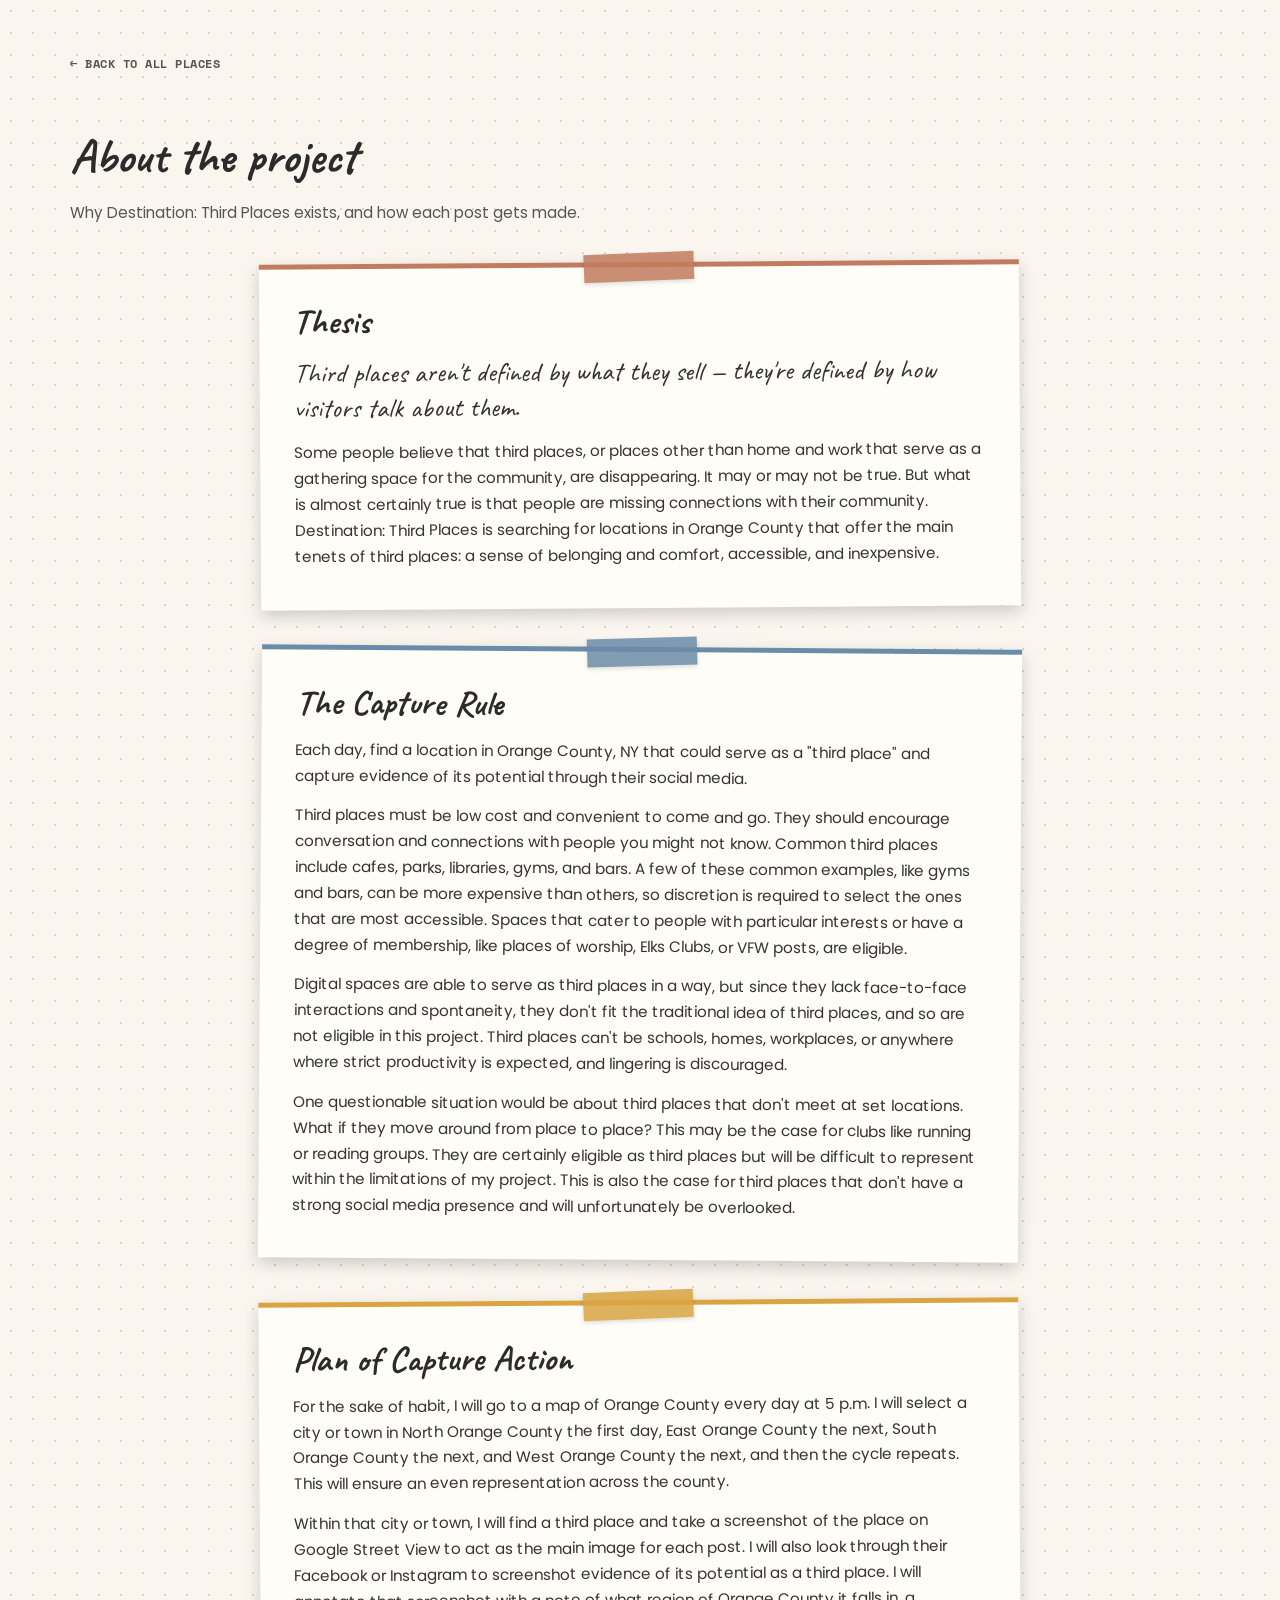
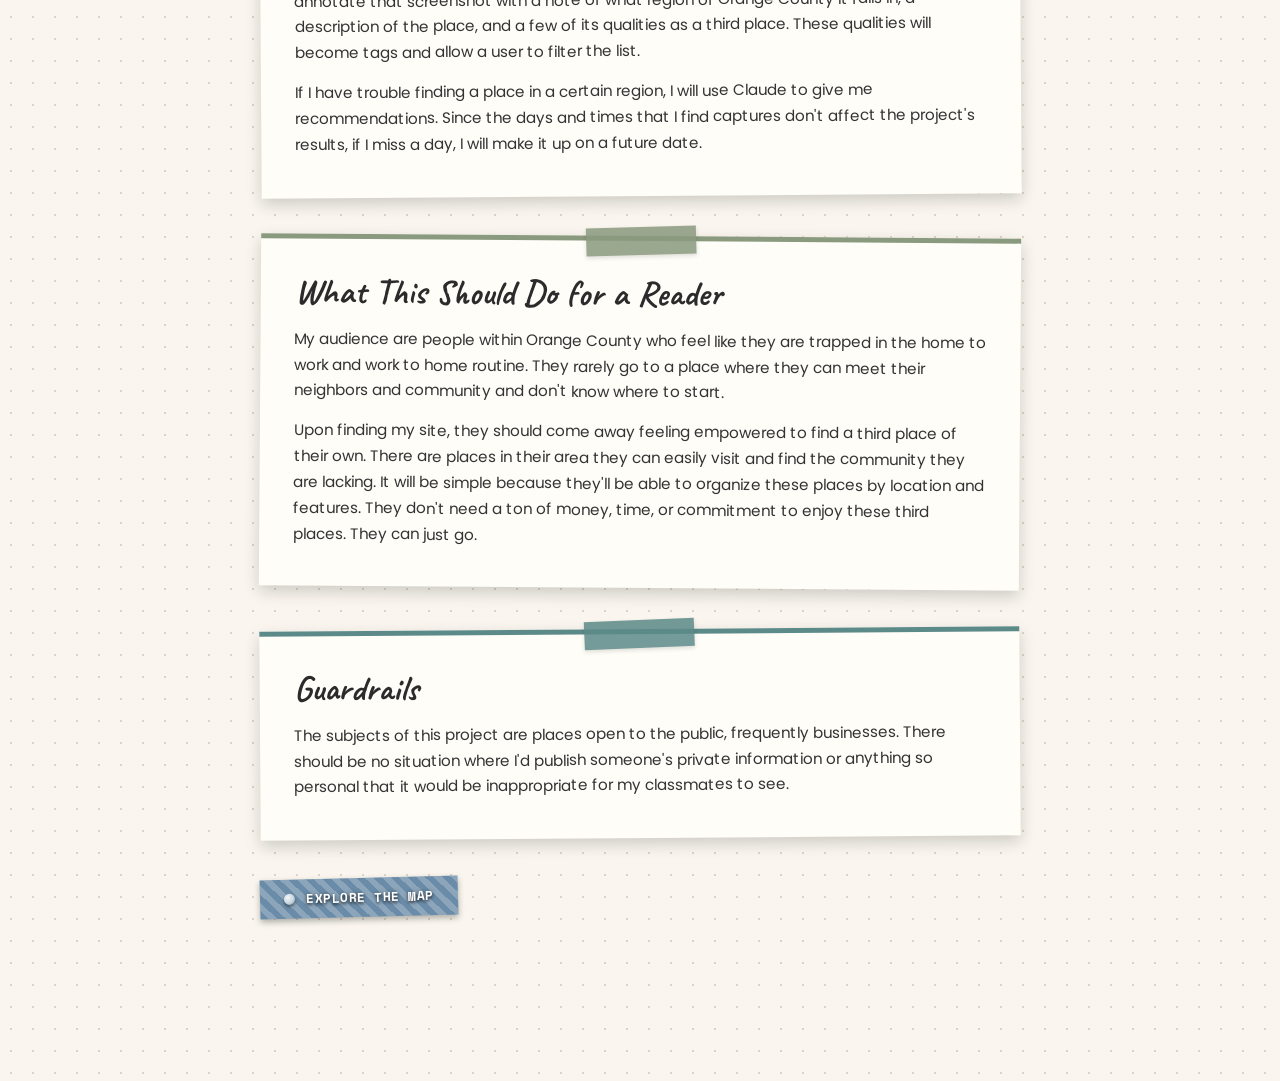
==== about.html @ 9e9217a1 "Create about.html" ====
<!DOCTYPE html>
<html lang="en">
<head>
<meta charset="UTF-8">
<meta name="viewport" content="width=device-width, initial-scale=1">
<title>About the project | Destination: Third Places</title>
<link rel="stylesheet" href="site.css">
<style>
  .about-section {
    position: relative;
    max-width: 760px;
    margin: 0 auto 40px;
    padding: 34px 34px 26px;
    background: #fffdf8;
    box-shadow: 0 6px 16px rgba(0, 0, 0, 0.18);
  }
  .about-section:nth-of-type(odd)  { transform: rotate(-0.4deg); }
  .about-section:nth-of-type(even) { transform: rotate(0.4deg); }

  .about-section .tape {
    position: absolute;
    top: -14px;
    left: 50%;
    width: 110px;
    height: 28px;
    margin-left: -55px;
    transform: rotate(-2deg);
  }

  .about-section h2 {
    margin: 0 0 14px;
    font-family: 'Caveat', cursive;
    font-size: 2.2rem;
    line-height: 1.1;
    color: #2b2b2b;
  }

  .about-section p {
    margin: 0 0 14px;
    font-size: 0.95rem;
    line-height: 1.7;
    color: #333;
  }

  .about-section p.pull {
    font-family: 'Caveat', cursive;
    font-size: 1.7rem;
    line-height: 1.3;
  }

  .about-section:nth-of-type(1) { border-top: 5px solid #c17b5e; }
  .about-section:nth-of-type(2) { border-top: 5px solid #6b8ca8; }
  .about-section:nth-of-type(3) { border-top: 5px solid #d9a441; }
  .about-section:nth-of-type(4) { border-top: 5px solid #8a9a7e; }
  .about-section:nth-of-type(5) { border-top: 5px solid #5c8a89; }

  .about-links {
    max-width: 760px;
    margin: 0 auto 30px;
  }

  @media (max-width: 600px) {
    .about-section { padding: 28px 20px 18px; }
  }
</style>
</head>
<body>

<a class="back-link" href="index.html">&larr; Back to all places</a>

<h1>About the project</h1>
<p class="subtitle">Why Destination: Third Places exists, and how each post gets made.</p>

<div class="about-section">
  <div class="tape"></div>
  <h2>Thesis</h2>
  <p class="pull">Third places aren't defined by what they sell &mdash; they're defined by how visitors talk about them.</p>
  <p>Some people believe that third places, or places other than home and work that serve as a gathering space for the community, are disappearing. It may or may not be true. But what is almost certainly true is that people are missing connections with their community. Destination: Third Places is searching for locations in Orange County that offer the main tenets of third places: a sense of belonging and comfort, accessible, and inexpensive.</p>
</div>

<div class="about-section">
  <div class="tape"></div>
  <h2>The Capture Rule</h2>
  <p>Each day, find a location in Orange County, NY that could serve as a "third place" and capture evidence of its potential through their social media.</p>
  <p>Third places must be low cost and convenient to come and go. They should encourage conversation and connections with people you might not know. Common third places include cafes, parks, libraries, gyms, and bars. A few of these common examples, like gyms and bars, can be more expensive than others, so discretion is required to select the ones that are most accessible. Spaces that cater to people with particular interests or have a degree of membership, like places of worship, Elks Clubs, or VFW posts, are eligible.</p>
  <p>Digital spaces are able to serve as third places in a way, but since they lack face-to-face interactions and spontaneity, they don't fit the traditional idea of third places, and so are not eligible in this project. Third places can't be schools, homes, workplaces, or anywhere where strict productivity is expected, and lingering is discouraged.</p>
  <p>One questionable situation would be about third places that don't meet at set locations. What if they move around from place to place? This may be the case for clubs like running or reading groups. They are certainly eligible as third places but will be difficult to represent within the limitations of my project. This is also the case for third places that don't have a strong social media presence and will unfortunately be overlooked.</p>
</div>

<div class="about-section">
  <div class="tape"></div>
  <h2>Plan of Capture Action</h2>
  <p>For the sake of habit, I will go to a map of Orange County every day at 5 p.m. I will select a city or town in North Orange County the first day, East Orange County the next, South Orange County the next, and West Orange County the next, and then the cycle repeats. This will ensure an even representation across the county.</p>
  <p>Within that city or town, I will find a third place and take a screenshot of the place on Google Street View to act as the main image for each post. I will also look through their Facebook or Instagram to screenshot evidence of its potential as a third place. I will annotate that screenshot with a note of what region of Orange County it falls in, a description of the place, and a few of its qualities as a third place. These qualities will become tags and allow a user to filter the list.</p>
  <p>If I have trouble finding a place in a certain region, I will use Claude to give me recommendations. Since the days and times that I find captures don't affect the project's results, if I miss a day, I will make it up on a future date.</p>
</div>

<div class="about-section">
  <div class="tape"></div>
  <h2>What This Should Do for a Reader</h2>
  <p>My audience are people within Orange County who feel like they are trapped in the home to work and work to home routine. They rarely go to a place where they can meet their neighbors and community and don't know where to start.</p>
  <p>Upon finding my site, they should come away feeling empowered to find a third place of their own. There are places in their area they can easily visit and find the community they are lacking. It will be simple because they'll be able to organize these places by location and features. They don't need a ton of money, time, or commitment to enjoy these third places. They can just go.</p>
</div>

<div class="about-section">
  <div class="tape"></div>
  <h2>Guardrails</h2>
  <p>The subjects of this project are places open to the public, frequently businesses. There should be no situation where I'd publish someone's private information or anything so personal that it would be inappropriate for my classmates to see.</p>
</div>

<div class="about-links">
  <a class="map-link" href="map.html">Explore the map</a>
</div>

<script>
  // Give each section's tape the same look as the tape on the main page.
  // (The .tape style is shared from site.css; this just varies the color.)
  var tapeColors = ['#c17b5e', '#6b8ca8', '#d9a441', '#8a9a7e', '#5c8a89'];
  document.querySelectorAll('.about-section .tape').forEach(function (tape, i) {
    tape.style.backgroundColor = tapeColors[i % tapeColors.length];
    tape.style.opacity = '0.85';
  });
</script>

</body>
</html>
---- site.css ----
/* site.css: styles for index.html and map.html */

@import url('https://fonts.googleapis.com/css2?family=Caveat:wght@600;700&family=Poppins:wght@400;500&family=Space+Mono:wght@400;700&display=swap');

* {
  box-sizing: border-box;
}

body {
  font-family: 'Poppins', sans-serif;
  background-color: #faf6ef;
  background-image: radial-gradient(#dcd5c7 1px, transparent 1px);
  background-size: 22px 22px;
  color: #3a3a3a;
  max-width: 1200px;
  margin: 0 auto;
  padding: 50px 30px 100px;
}

h1 {
  font-family: 'Caveat', cursive;
  font-weight: 700;
  font-size: 3rem;
  color: #2b2b2b;
  margin-bottom: 6px;
}

.subtitle {
  font-size: 0.95rem;
  line-height: 1.6;
  max-width: 640px;
  color: #555;
  margin-bottom: 36px;
}

/* ---------------------------------------------------------------- */
/* Filter bar                                                        */
/* ---------------------------------------------------------------- */

.filter-bar {
  display: flex;
  flex-wrap: wrap;
  gap: 16px;
  margin-bottom: 50px;
  align-items: center;
}

.filter-label {
  font-family: 'Space Mono', monospace;
  font-size: 0.75rem;
  text-transform: uppercase;
  letter-spacing: 0.5px;
  color: #888;
  margin-right: 4px;
}

.filter-tag {
  cursor: pointer;
  font-family: 'Space Mono', monospace;
  font-size: 0.75rem;
  font-weight: 700;
  text-transform: uppercase;
  letter-spacing: 0.5px;
  padding: 7px 16px;
  border: none;
  border-radius: 2px;
  box-shadow: 0 3px 6px rgba(0, 0, 0, 0.15);
  opacity: 0.8;
  transition: transform 0.15s ease, box-shadow 0.15s ease, opacity 0.15s ease;
}

.filter-tag:hover {
  opacity: 1;
  transform: translateY(-2px);
}

.filter-tag.active {
  opacity: 1;
  outline: 2px solid #2b2b2b;
  outline-offset: 2px;
  transform: translateY(-2px);
  box-shadow: 0 5px 10px rgba(0, 0, 0, 0.2);
}

/* ---------------------------------------------------------------- */
/* Entry grid + polaroid cards                                       */
/* ---------------------------------------------------------------- */

.grid {
  display: grid;
  grid-template-columns: repeat(3, 1fr);
  gap: 70px 40px;
}

@media (max-width: 900px) {
  .grid {
    grid-template-columns: repeat(2, 1fr);
  }
}

@media (max-width: 600px) {
  .grid {
    grid-template-columns: 1fr;
  }
}

.entry {
  cursor: pointer;
}

.entry.hidden {
  display: none;
}

/* Accent color cycles every 6 entries */
.entry:nth-child(6n+1) { --accent: #c17b5e; }
.entry:nth-child(6n+2) { --accent: #6b8ca8; }
.entry:nth-child(6n+3) { --accent: #d9a441; }
.entry:nth-child(6n+4) { --accent: #8a9a7e; }
.entry:nth-child(6n+5) { --accent: #c98b7f; }
.entry:nth-child(6n+6) { --accent: #5c8a89; }

/* Alternating tilt */
.entry:nth-child(odd) .polaroid { --rot: -3deg; }
.entry:nth-child(even) .polaroid { --rot: 2.5deg; }

.polaroid {
  position: relative;
  background: #fff;
  padding: 12px 12px 34px;
  box-shadow: 0 10px 22px rgba(0, 0, 0, 0.15);
  transform: rotate(var(--rot, -2deg));
  transition: transform 0.2s ease, box-shadow 0.2s ease;
}

.entry:hover .polaroid {
  transform: rotate(0deg) scale(1.03);
  box-shadow: 0 14px 28px rgba(0, 0, 0, 0.2);
}

.tape {
  position: absolute;
  top: -12px;
  left: 50%;
  transform: translateX(-50%) rotate(-4deg);
  width: 64px;
  height: 22px;
  background: var(--accent);
  opacity: 0.85;
  box-shadow: 0 2px 4px rgba(0, 0, 0, 0.15);
}

.frame {
  width: 100%;
  background: var(--accent);
  display: flex;
  align-items: center;
  justify-content: center;
  overflow: hidden;
  min-height: 160px;
}

.frame img {
  width: 100%;
  display: block;
}

/* Tape tags, bottom-right corner of the photo */
.tag-corner {
  position: absolute;
  bottom: 30px;
  right: -10px;
  display: flex;
  flex-direction: column-reverse;
  align-items: flex-end;
  gap: 6px;
  z-index: 5;
}

.tag-strip {
  padding: 5px 12px;
  font-family: 'Space Mono', monospace;
  font-size: 0.68rem;
  font-weight: 700;
  letter-spacing: 0.4px;
  text-transform: uppercase;
  white-space: nowrap;
  border-radius: 1px;
  box-shadow: 0 3px 6px rgba(0, 0, 0, 0.35);
}

/* ---------------------------------------------------------------- */
/* Caption text                                                      */
/* ---------------------------------------------------------------- */

.caption {
  margin-top: 16px;
}

.entry-title {
  font-family: 'Caveat', cursive;
  font-weight: 700;
  font-size: 1.6rem;
  color: #2b2b2b;
  margin-bottom: 2px;
}

.entry-location {
  font-family: 'Space Mono', monospace;
  font-size: 0.7rem;
  font-weight: 700;
  letter-spacing: 0.5px;
  text-transform: uppercase;
  color: var(--accent);
  margin-bottom: 6px;
}

.entry-text {
  font-size: 0.85rem;
  line-height: 1.5;
  color: #555;
}

.entry-hint {
  font-family: 'Space Mono', monospace;
  font-size: 0.7rem;
  font-weight: 700;
  letter-spacing: 0.5px;
  text-transform: uppercase;
  color: var(--accent);
  margin-top: 8px;
}

/* Hidden data-source containers: their content is read by JS and
   rendered elsewhere (tag corner, popup gallery, popup quotes), so
   none of these three show up directly on the main grid. */
.tags { display: none; }
.gallery { display: none; }
.quotes { display: none; }

/* ---------------------------------------------------------------- */
/* "Explore the map" link (main page)                                 */
/* ---------------------------------------------------------------- */

.map-link {
  display: inline-block;
  margin-bottom: 34px;
  padding: 10px 24px;
  font-family: 'Space Mono', monospace;
  font-size: 0.8rem;
  font-weight: 700;
  letter-spacing: 0.5px;
  text-transform: uppercase;
  text-decoration: none;
  color: #fff;
  background-color: #6b8ca8;
  background-image: repeating-linear-gradient(45deg, transparent, transparent 6px, rgba(255, 255, 255, 0.22) 6px, rgba(255, 255, 255, 0.22) 12px);
  text-shadow: 0 2px 3px rgba(0, 0, 0, 0.6), 0 0 4px rgba(0, 0, 0, 0.4);
  box-shadow: 0 3px 6px rgba(0, 0, 0, 0.3);
  transform: rotate(-1.5deg);
  transition: transform 0.15s ease, box-shadow 0.15s ease;
}

.map-link::before {
  content: '';
  display: inline-block;
  width: 11px;
  height: 11px;
  margin-right: 11px;
  vertical-align: -1px;
  border-radius: 50%;
  background-image: radial-gradient(circle at 35% 35%, #f2f6f9, #c9d6e0 55%, #7d8f9d 100%);
  box-shadow: 0 2px 3px rgba(0, 0, 0, 0.45);
  text-shadow: none;
}

.map-link:hover {
  transform: rotate(0deg) translateY(-2px);
  box-shadow: 0 6px 12px rgba(0, 0, 0, 0.3);
}

/* ---------------------------------------------------------------- */
/* Map page                                                           */
/* ---------------------------------------------------------------- */

.back-link {
  display: inline-block;
  margin-bottom: 22px;
  font-family: 'Space Mono', monospace;
  font-size: 0.75rem;
  font-weight: 700;
  letter-spacing: 0.5px;
  text-transform: uppercase;
  text-decoration: none;
  color: #555;
}

.back-link:hover {
  color: #2b2b2b;
  text-decoration: underline;
}

.map-polaroid {
  --accent: #6b8ca8;
  position: relative;
  background: #fff;
  padding: 12px;
  box-shadow: 0 10px 22px rgba(0, 0, 0, 0.15);
}

#map {
  height: 72vh;
  min-height: 460px;
  width: 100%;
  background: #e8e2d4;
  isolation: isolate; /* keeps Leaflet's internal z-indexes below the popup */
}

.map-status {
  margin-top: 16px;
  font-family: 'Space Mono', monospace;
  font-size: 0.75rem;
  color: #888;
}

.leaflet-container {
  font-family: 'Poppins', sans-serif;
}

/* Pins */
.map-pin-icon {
  background: none;
  border: none;
}

.map-pin {
  position: relative;
  width: 22px;
  height: 34px;
  cursor: pointer;
  transform-origin: 50% 100%;
  transition: transform 0.15s ease;
}

.map-pin:hover {
  transform: translateY(-3px) scale(1.1);
}

.map-pin-head {
  position: absolute;
  top: 0;
  left: 0;
  width: 22px;
  height: 22px;
  border-radius: 50%;
  box-shadow:
    0 3px 5px rgba(0, 0, 0, 0.45),
    inset -3px -3px 4px rgba(0, 0, 0, 0.3),
    inset 3px 3px 4px rgba(255, 255, 255, 0.5);
}

.map-pin-needle {
  position: absolute;
  top: 20px;
  left: 50%;
  width: 2px;
  height: 14px;
  margin-left: -1px;
  background: linear-gradient(#8a8a8a, #333);
  border-radius: 0 0 1px 1px;
}

.leaflet-tooltip.map-tooltip {
  font-family: 'Caveat', cursive;
  font-weight: 700;
  font-size: 1.15rem;
  color: #2b2b2b;
  background: #fff;
  border: none;
  border-radius: 2px;
  box-shadow: 0 4px 10px rgba(0, 0, 0, 0.25);
  padding: 2px 10px;
}

/* Softens OpenStreetMap's colors slightly to suit the cream paper look.
   Only affects the map tiles, not the pins. Delete to see the original. */
.leaflet-tile-pane {
  filter: sepia(0.25) saturate(0.85);
}

@media (max-width: 600px) {
  #map {
    height: 60vh;
    min-height: 340px;
  }
}

/* ---------------------------------------------------------------- */
/* Modal pop-up                                                       */
/* ---------------------------------------------------------------- */

.modal-overlay {
  display: none;
  position: fixed;
  inset: 0;
  background-color: color-mix(in srgb, var(--modal-accent, #d98c3f) 14%, #faf6ef);
  background-image: radial-gradient(color-mix(in srgb, var(--modal-accent, #d98c3f) 45%, #dcd5c7) 1px, transparent 1px);
  background-size: 22px 22px;
  align-items: flex-start;
  justify-content: center;
  z-index: 100;
  padding: 40px 30px;
  overflow-y: auto;
}

.modal-overlay.open {
  display: flex;
}

.modal-box {
  width: auto;
  max-width: 90vw;
  display: flex;
  flex-direction: column;
  align-items: center;
  background: #fff;
  padding: 20px 20px 26px;
  border-radius: 3px;
  box-shadow: 0 20px 50px rgba(0, 0, 0, 0.45);
  transform: rotate(-1deg);
  position: relative;
}

.modal-tape {
  position: absolute;
  top: -14px;
  left: 50%;
  transform: translateX(-50%) rotate(-3deg);
  width: 80px;
  height: 26px;
  background: var(--modal-accent, #d98c3f);
  opacity: 0.85;
  box-shadow: 0 2px 4px rgba(0, 0, 0, 0.2);
}

.modal-top-row {
  display: flex;
  flex-direction: row;
  align-items: stretch;
}

.modal-frame {
  background: var(--modal-accent, #d98c3f);
  display: flex;
  align-items: center;
  justify-content: center;
  height: 60vh;
  flex: 0 0 auto;
}

.modal-frame img {
  max-width: 100%;
  max-height: 100%;
  object-fit: contain;
  display: block;
}

.modal-note {
  flex: 0 0 300px;
  min-height: 0;
  background: #fdf8ee;
  color: #3a3a3a;
  padding: 26px 28px;
  font-size: 1rem;
  line-height: 1.6;
  border-left: 6px solid var(--modal-accent, #d98c3f);
  overflow-y: auto;
  display: flex;
  flex-direction: column;
  justify-content: flex-start;
}

.modal-note .entry-title {
  font-family: 'Caveat', cursive;
  font-weight: 700;
  font-size: 1.4rem;
  color: #2b2b2b;
  margin-bottom: 10px;
}

.modal-note .entry-location {
  font-family: 'Space Mono', monospace;
  font-size: 0.75rem;
  font-weight: 700;
  letter-spacing: 0.5px;
  text-transform: uppercase;
  color: var(--modal-accent);
  margin-top: -6px;
  margin-bottom: 10px;
}

.modal-note .entry-text {
  color: #555;
  font-size: 1rem;
}

/* Extra photos and review quotes sit side by side below the main
   photo + note row (they wrap onto separate lines on narrow screens). */
.modal-extras {
  display: flex;
  flex-wrap: wrap;
  align-items: center;
  justify-content: center;
  gap: 10px 44px;
  max-width: 100%;
}

/* Extra photos, pinned */
.modal-branch {
  display: none;
}

.modal-branch.show {
  display: flex;
  margin-top: 28px;
}

.branch-frames {
  display: flex;
  gap: 30px;
  flex-wrap: wrap;
  justify-content: center;
}

.branch-frame {
  position: relative;
  display: inline-block;
  cursor: default;
}

.branch-frame img {
  display: block;
  max-width: 340px;
  max-height: 400px;
  width: auto;
  height: auto;
  border-radius: 4px;
  box-shadow: 0 16px 40px rgba(0, 0, 0, 0.35);
}

.branch-frame:nth-child(odd) { transform: rotate(-2deg); }
.branch-frame:nth-child(even) { transform: rotate(1.5deg); }

/* Review quotes, pinned and stacked in a column beside the photos */
.modal-quote-branch {
  display: none;
}

.modal-quote-branch.show {
  display: flex;
  margin-top: 28px;
}

.quote-cards {
  display: flex;
  flex-direction: column;
  align-items: center;
  gap: 30px;
  max-width: min(300px, 85vw);
}

.quote-card {
  position: relative;
  max-width: 270px;
  padding: 22px 22px 20px;
  border-radius: 2px;
  border: 2px solid;
  box-shadow: 0 10px 22px rgba(0, 0, 0, 0.3);
  font-size: 0.95rem;
  line-height: 1.55;
  font-style: italic;
  color: #2b2b2b;
}

.quote-card:nth-child(odd) { transform: rotate(-2.5deg); }
.quote-card:nth-child(even) { transform: rotate(2deg); }

.quote-source {
  display: block;
  margin-top: 9px;
  font-family: 'Space Mono', monospace;
  font-style: normal;
  font-size: 0.7rem;
  text-transform: uppercase;
  letter-spacing: 0.4px;
  opacity: 0.7;
}

.pushpin {
  position: absolute;
  top: -9px;
  left: 50%;
  transform: translateX(-50%);
  width: 15px;
  height: 15px;
  border-radius: 50%;
  box-shadow:
    0 3px 5px rgba(0, 0, 0, 0.5),
    inset -2px -2px 3px rgba(0, 0, 0, 0.35),
    inset 2px 2px 3px rgba(255, 255, 255, 0.5);
  z-index: 6;
}

.modal-close {
  position: fixed;
  top: 20px;
  right: 28px;
  background: none;
  border: none;
  color: #2b2b2b;
  font-size: 2.2rem;
  line-height: 1;
  cursor: pointer;
  z-index: 101;
  text-shadow: 0 1px 2px rgba(255, 255, 255, 0.6);
}
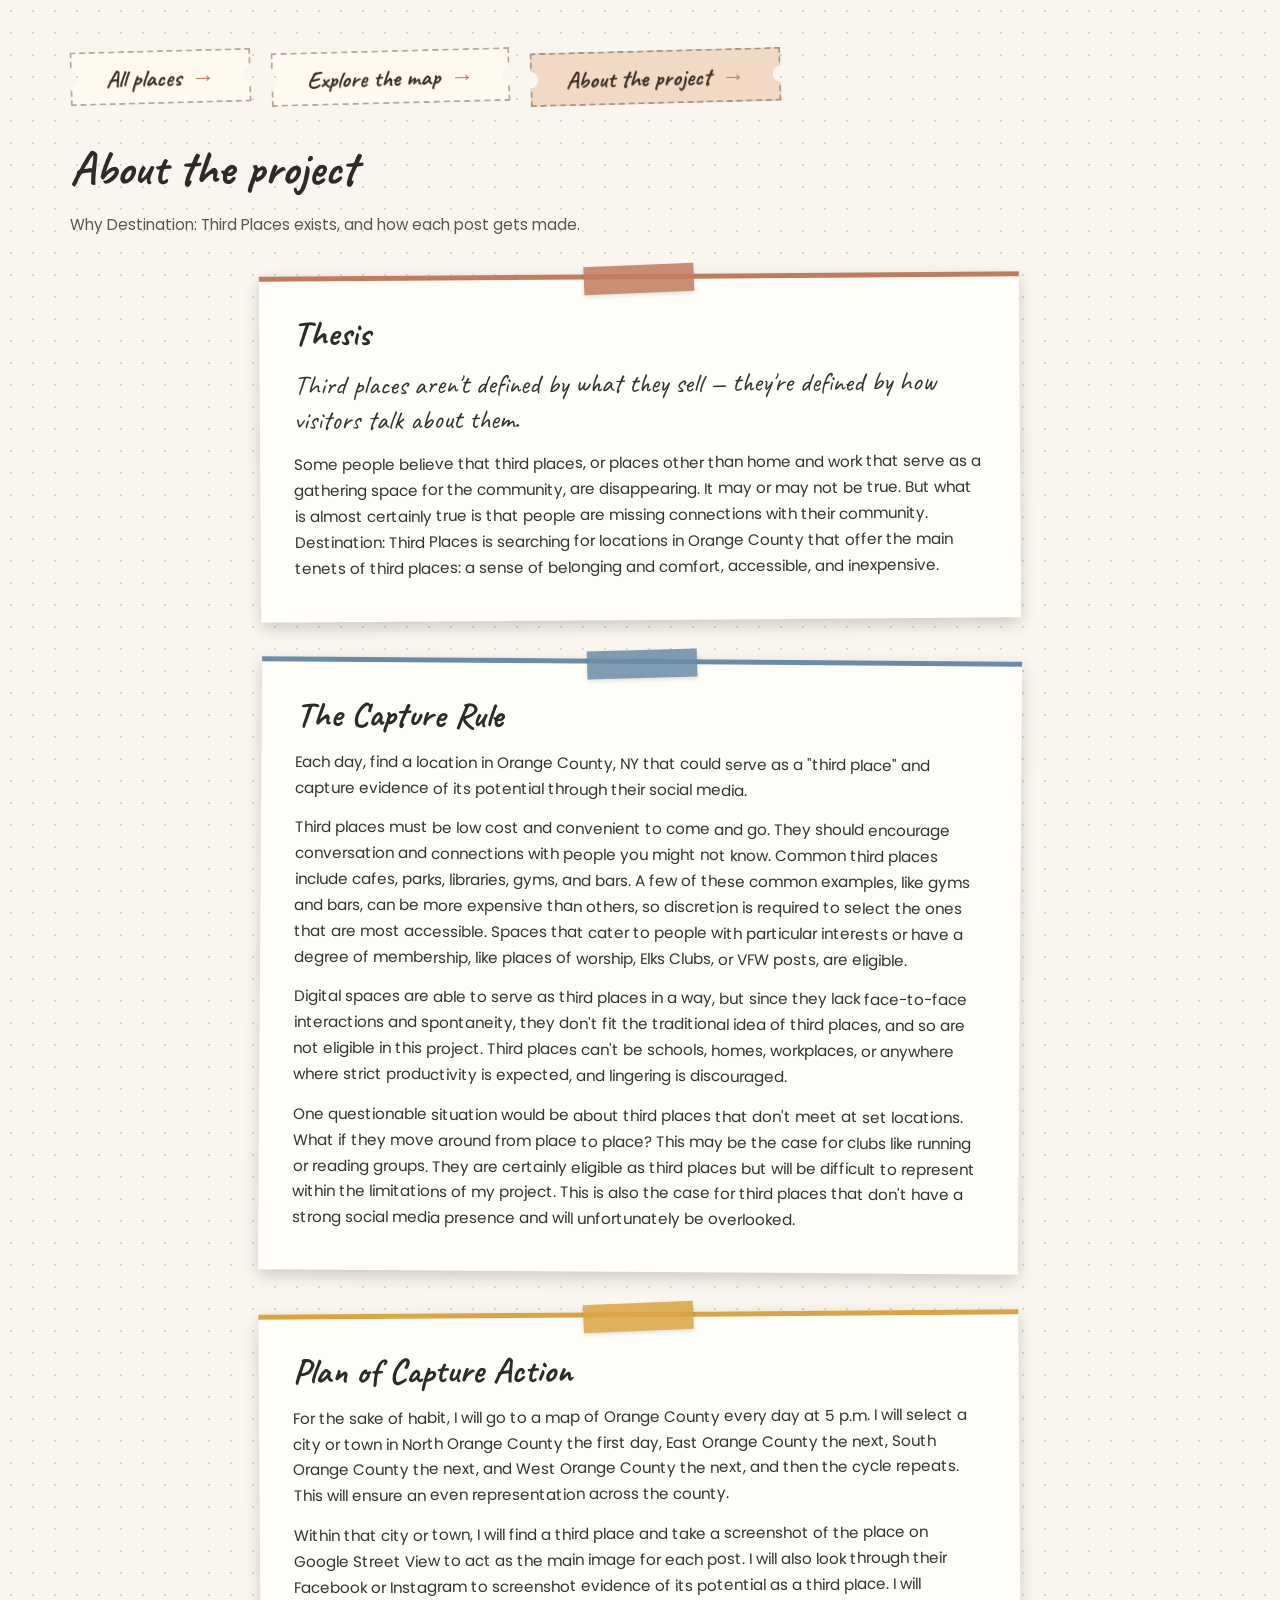
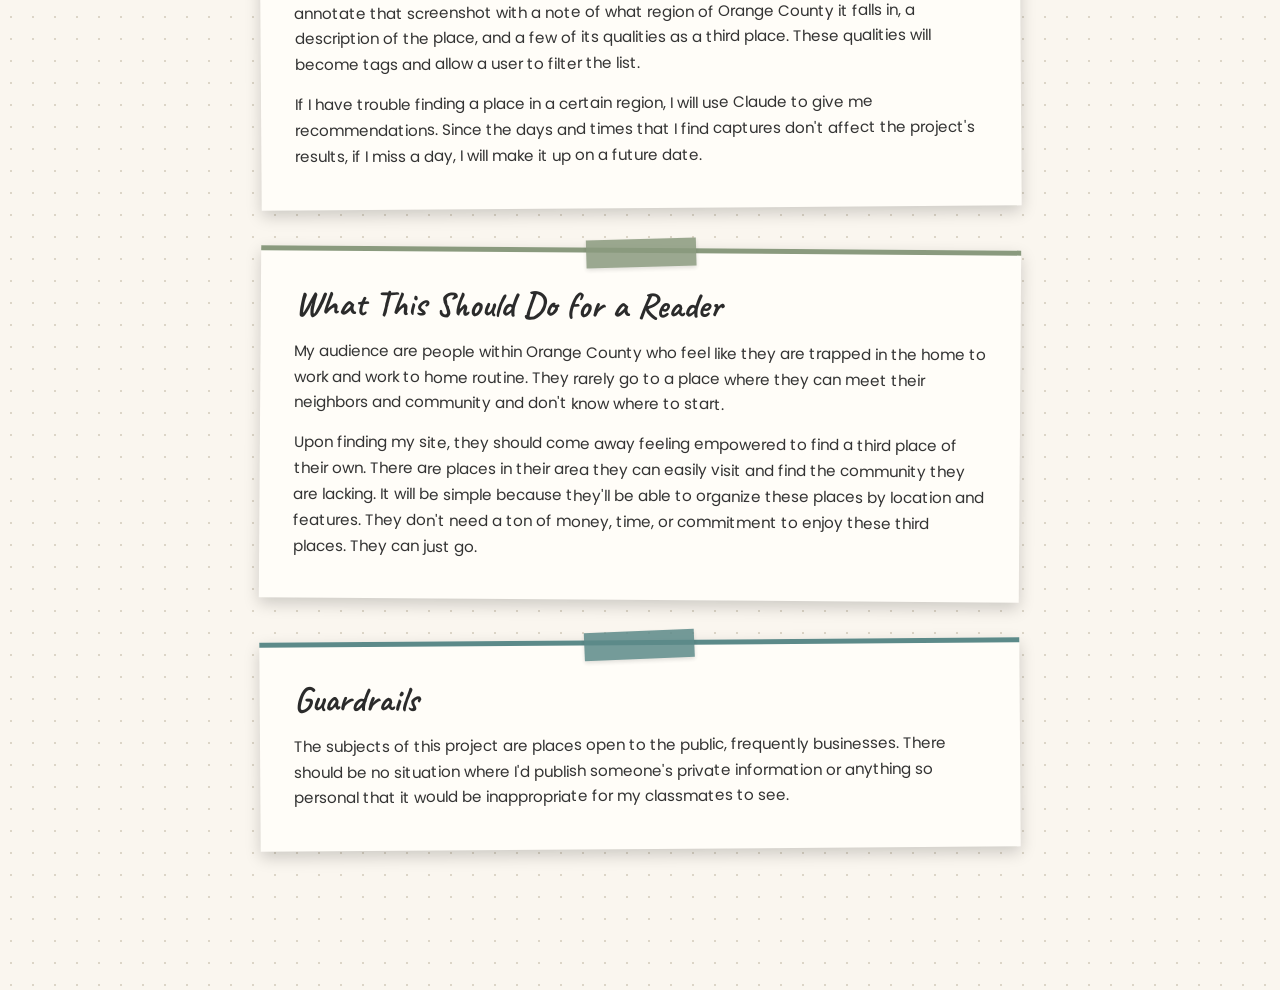
==== commit b0d2c4e5: "Update about.html" ====
--- a/about.html
+++ b/about.html
@@ -66,7 +66,11 @@
 </head>
 <body>
 
-<a class="back-link" href="index.html">&larr; Back to all places</a>
+<nav class="site-nav">
+  <a class="map-link" href="index.html">All places</a>
+  <a class="map-link" href="map.html">Explore the map</a>
+  <a class="map-link current" href="about.html" aria-current="page">About the project</a>
+</nav>
 
 <h1>About the project</h1>
 <p class="subtitle">Why Destination: Third Places exists, and how each post gets made.</p>
@@ -108,10 +112,6 @@
   <p>The subjects of this project are places open to the public, frequently businesses. There should be no situation where I'd publish someone's private information or anything so personal that it would be inappropriate for my classmates to see.</p>
 </div>
 
-<div class="about-links">
-  <a class="map-link" href="map.html">Explore the map</a>
-</div>
-
 <script>
   // Give each section's tape the same look as the tape on the main page.
   // (The .tape style is shared from site.css; this just varies the color.)
--- a/site.css
+++ b/site.css
@@ -243,40 +243,61 @@
 /* ---------------------------------------------------------------- */
 
 .map-link {
+  position: relative;
   display: inline-block;
   margin-bottom: 34px;
-  padding: 10px 24px;
-  font-family: 'Space Mono', monospace;
-  font-size: 0.8rem;
-  font-weight: 700;
-  letter-spacing: 0.5px;
-  text-transform: uppercase;
+  padding: 14px 34px 12px;
+  font-family: 'Caveat', cursive;
+  font-size: 1.5rem;
+  font-weight: 700;
+  line-height: 1;
   text-decoration: none;
-  color: #fff;
-  background-color: #6b8ca8;
-  background-image: repeating-linear-gradient(45deg, transparent, transparent 6px, rgba(255, 255, 255, 0.22) 6px, rgba(255, 255, 255, 0.22) 12px);
-  text-shadow: 0 2px 3px rgba(0, 0, 0, 0.6), 0 0 4px rgba(0, 0, 0, 0.4);
-  box-shadow: 0 3px 6px rgba(0, 0, 0, 0.3);
+  color: #3b2f26;
+  background-color: #fffaf0;
+  border: 2px dashed rgba(59, 47, 38, 0.4);
+  /* ticket-stub notches on the left and right edges */
+  -webkit-mask: radial-gradient(circle at 0 50%, transparent 8px, #000 8.5px) left / 51% 100% no-repeat,
+                radial-gradient(circle at 100% 50%, transparent 8px, #000 8.5px) right / 51% 100% no-repeat;
+  mask: radial-gradient(circle at 0 50%, transparent 8px, #000 8.5px) left / 51% 100% no-repeat,
+        radial-gradient(circle at 100% 50%, transparent 8px, #000 8.5px) right / 51% 100% no-repeat;
+  filter: drop-shadow(0 3px 4px rgba(0, 0, 0, 0.22));
   transform: rotate(-1.5deg);
-  transition: transform 0.15s ease, box-shadow 0.15s ease;
-}
-
-.map-link::before {
-  content: '';
-  display: inline-block;
-  width: 11px;
-  height: 11px;
-  margin-right: 11px;
-  vertical-align: -1px;
-  border-radius: 50%;
-  background-image: radial-gradient(circle at 35% 35%, #f2f6f9, #c9d6e0 55%, #7d8f9d 100%);
-  box-shadow: 0 2px 3px rgba(0, 0, 0, 0.45);
-  text-shadow: none;
+  transition: transform 0.15s ease, filter 0.15s ease;
+}
+
+/* a little arrow, like "this way" on a luggage tag */
+.map-link::after {
+  content: '\2192';
+  margin-left: 10px;
+  color: #c17b5e;
 }
 
 .map-link:hover {
   transform: rotate(0deg) translateY(-2px);
-  box-shadow: 0 6px 12px rgba(0, 0, 0, 0.3);
+  filter: drop-shadow(0 6px 8px rgba(0, 0, 0, 0.25));
+}
+
+/* Page navigation: the same three tickets at the top of every page */
+.site-nav {
+  display: flex;
+  flex-wrap: wrap;
+  gap: 18px 20px;
+  margin-bottom: 34px;
+}
+
+.site-nav .map-link {
+  margin-bottom: 0;
+}
+
+/* the page you are on: a darker, flat ticket that doesn't lift on hover */
+.map-link.current {
+  background-color: #f1d9c4;
+  cursor: default;
+}
+
+.map-link.current:hover {
+  transform: rotate(-1.5deg);
+  filter: drop-shadow(0 3px 4px rgba(0, 0, 0, 0.22));
 }
 
 /* ---------------------------------------------------------------- */
